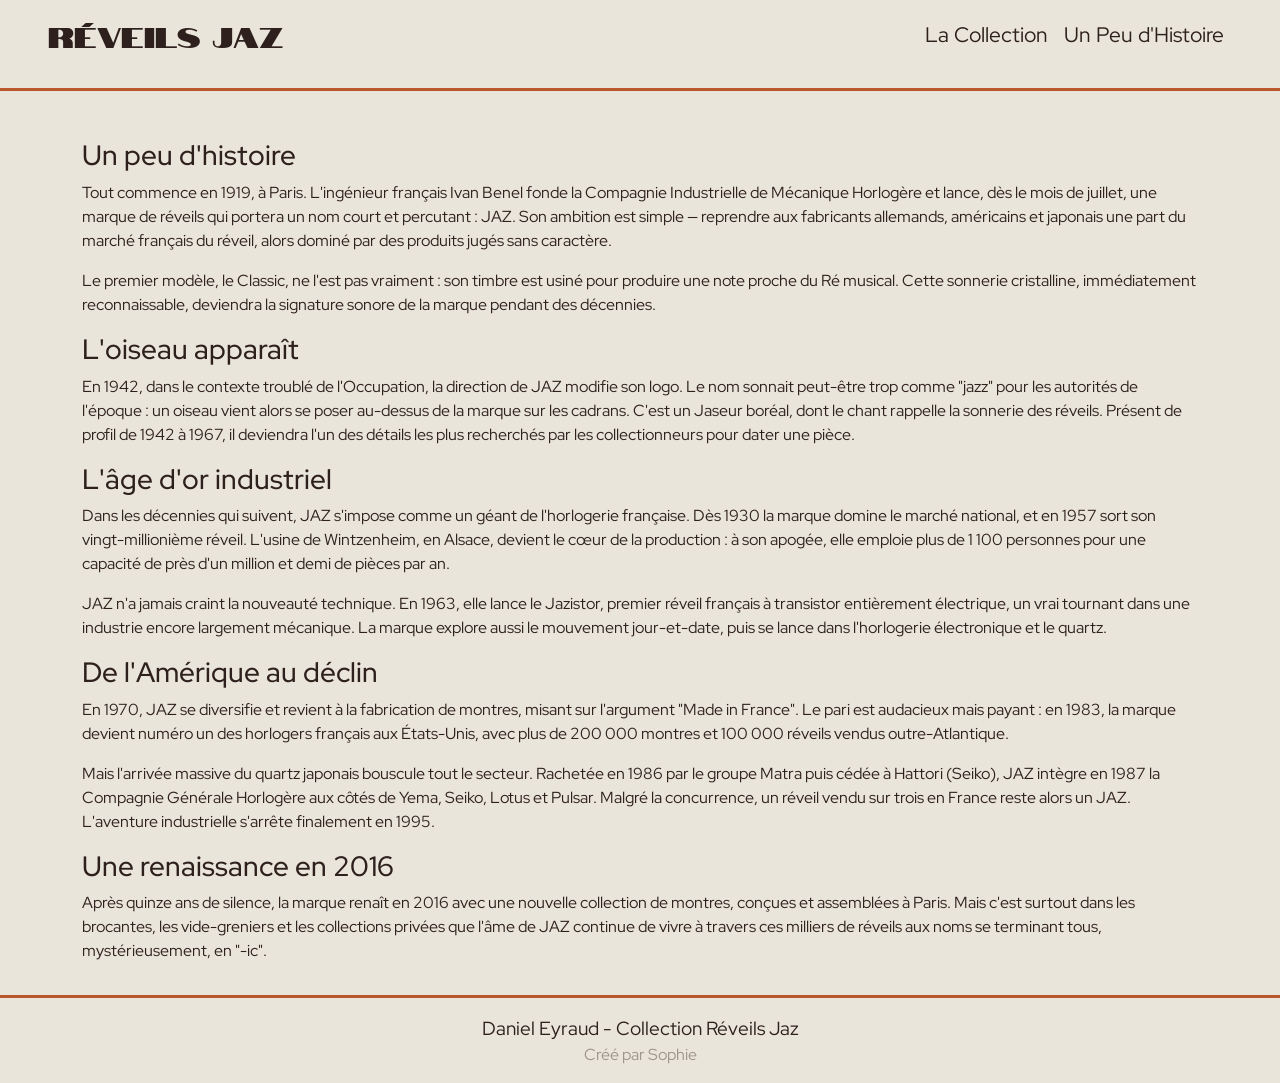
==== about.html @ d589c9d8 "feat: restructure site with history and landing pages - Add landing page and Un Peu d'Histoire page " ====
<!doctype html>
<html lang="en">
  <head>
    <meta charset="UTF-8" />
    <meta name="viewport" content="width=device-width, initial-scale=1.0" />
    <!-- SEO tags -->
    <meta
      name="description"
      content="Site officiel de Daniel Eyraud, collectionneur passionné de réveils JAZ. Découvrez sa collection complète de modèles JAZ, avec les détails et commentaires sur leur histoire."
    />
    <meta
      name="keywords"
      content="jaz, réveils, collection, Daniel Eyraud, collectionneur, horlogerie, réveils vintage, réveils mécaniques, collection de réveils, passion pour les réveils"
    />
    <!-- Styles  -->
    <link
      href="https://cdn.jsdelivr.net/npm/bootstrap@5.3.8/dist/css/bootstrap.min.css"
      rel="stylesheet"
      integrity="sha384-sRIl4kxILFvY47J16cr9ZwB07vP4J8+LH7qKQnuqkuIAvNWLzeN8tE5YBujZqJLB"
      crossorigin="anonymous"
    />
    <!-- Font Awesome CDN -->
    <link
      rel="stylesheet"
      href="https://cdnjs.cloudflare.com/ajax/libs/font-awesome/6.4.0/css/all.min.css"
    />
    <title>Collection Réveils Jaz Vintages - Daniel Eyraud</title>
    <link rel="stylesheet" href="css/styles.css" />
  </head>

  <body class="d-flex flex-column min-vh-100 text-center">
    <header>
      <!-- Navbar -->
      <nav class="navbar navbar-expand-md">
        <div class="container-fluid px-4 px-lg-5">
          <a class="navbar-brand" href="index.html">Réveils Jaz</a>
          <button
            class="navbar-toggler"
            type="button"
            data-bs-toggle="collapse"
            data-bs-target="#navbarSupportedContent"
            aria-controls="navbarSupportedContent"
            aria-expanded="false"
            aria-label="Toggle navigation"
          >
            <span class="navbar-toggler-icon"></span>
          </button>
          <div class="collapse navbar-collapse" id="navbarNav">
            <ul class="navbar-nav ms-auto">
              <li class="nav-item">
                <a class="nav-link navbar-link-specific" href="collection.html"
                  >La Collection</a
                >
              </li>
              <li class="nav-item">
                <a class="nav-link navbar-link-specific" href="about.html"
                  >Un Peu d'Histoire</a
                >
              </li>
            </ul>
          </div>
        </div>
      </nav>
    </header>

    <main class="flex-grow-1 pt-5 pb-3">
      <section id="about-section" class="container">
        <div class="row">
          <div class="col-12">
            <h3>Un peu d'histoire</h3>
            <p>
              Tout commence en 1919, à Paris. L'ingénieur français Ivan Benel
              fonde la Compagnie Industrielle de Mécanique Horlogère et lance,
              dès le mois de juillet, une marque de réveils qui portera un nom
              court et percutant : JAZ. Son ambition est simple — reprendre aux
              fabricants allemands, américains et japonais une part du marché
              français du réveil, alors dominé par des produits jugés sans
              caractère.
            </p>
            <d />
            <p>
              Le premier modèle, le Classic, ne l'est pas vraiment : son timbre
              est usiné pour produire une note proche du Ré musical. Cette
              sonnerie cristalline, immédiatement reconnaissable, deviendra la
              signature sonore de la marque pendant des décennies.
            </p>
            <h3>L'oiseau apparaît</h3>
            <p>
              En 1942, dans le contexte troublé de l'Occupation, la direction de
              JAZ modifie son logo. Le nom sonnait peut-être trop comme "jazz"
              pour les autorités de l'époque : un oiseau vient alors se poser
              au-dessus de la marque sur les cadrans. C'est un Jaseur boréal,
              dont le chant rappelle la sonnerie des réveils. Présent de profil
              de 1942 à 1967, il deviendra l'un des détails les plus recherchés
              par les collectionneurs pour dater une pièce.
            </p>
            <h3>L'âge d'or industriel</h3>
            <p>
              Dans les décennies qui suivent, JAZ s'impose comme un géant de
              l'horlogerie française. Dès 1930 la marque domine le marché
              national, et en 1957 sort son vingt-millionième réveil. L'usine de
              Wintzenheim, en Alsace, devient le cœur de la production : à son
              apogée, elle emploie plus de 1 100 personnes pour une capacité de
              près d'un million et demi de pièces par an.
            </p>
            <d />
            <p>
              JAZ n'a jamais craint la nouveauté technique. En 1963, elle lance
              le Jazistor, premier réveil français à transistor entièrement
              électrique, un vrai tournant dans une industrie encore largement
              mécanique. La marque explore aussi le mouvement jour-et-date, puis
              se lance dans l'horlogerie électronique et le quartz.
            </p>
            <h3>De l'Amérique au déclin</h3>
            <p>
              En 1970, JAZ se diversifie et revient à la fabrication de montres,
              misant sur l'argument "Made in France". Le pari est audacieux mais
              payant : en 1983, la marque devient numéro un des horlogers
              français aux États-Unis, avec plus de 200 000 montres et 100 000
              réveils vendus outre-Atlantique.
            </p>
            <d />
            <p>
              Mais l'arrivée massive du quartz japonais bouscule tout le
              secteur. Rachetée en 1986 par le groupe Matra puis cédée à Hattori
              (Seiko), JAZ intègre en 1987 la Compagnie Générale Horlogère aux
              côtés de Yema, Seiko, Lotus et Pulsar. Malgré la concurrence, un
              réveil vendu sur trois en France reste alors un JAZ. L'aventure
              industrielle s'arrête finalement en 1995.
            </p>
            <h3>Une renaissance en 2016</h3>
            <p>
              Après quinze ans de silence, la marque renaît en 2016 avec une
              nouvelle collection de montres, conçues et assemblées à Paris.
              Mais c'est surtout dans les brocantes, les vide-greniers et les
              collections privées que l'âme de JAZ continue de vivre à travers
              ces milliers de réveils aux noms se terminant tous,
              mystérieusement, en "-ic".
            </p>
          </div>
        </div>
      </section>
    </main>

    <footer>
      <p>Daniel Eyraud - Collection Réveils Jaz</p>
      <a
        class="footer-credit"
        href="https://github.com/SophieDufrane"
        target="_blank"
        rel="noopener noreferrer"
      >
        Créé par Sophie
      </a>
    </footer>
    <script
      src="https://cdn.jsdelivr.net/npm/bootstrap@5.3.8/dist/js/bootstrap.bundle.min.js"
      integrity="sha384-FKyoEForCGlyvwx9Hj09JcYn3nv7wiPVlz7YYwJrWVcXK/BmnVDxM+D2scQbITxI"
      crossorigin="anonymous"
    ></script>
    <script src="js/script.js"></script>
  </body>
</html>
---- css/styles.css ----
@import url("https://fonts.googleapis.com/css2?family=Instrument+Serif:ital@0;1&family=Notable&family=Red+Hat+Display:ital,wght@0,300..900;1,300..900&display=swap");

:root {
  /* Font stacks */
  --font-body: "Red Hat Display", sans-serif;
  --font-title: "Notable", sans-serif;
  --font-subtitle: "Instrument Serif", serif;

  /* Colour palette */
  --color-text: #2e201d;
  --color-neutre: #eae5da;
  --color-greenBis: #5f6a48;
  --color-orangeBis: #bb572d;
  --color-beige: #f5e8d7;

  /* Colour palette  old */
  --color-bg: #eadfc9;
  --color-pale: #f4f4f5;
  --color-flash: #ef4545;
  --color-blue: #aabccc;
  --color-orange: #f6821e;
  --color-brown: #984519;
  --color-green: #26422b;
}

/* ---------------- General styles ---------------- */
body {
  font-family: var(--font-body);
  color: var(--color-text);
  background-color: var(--color-neutre);
}

/* ---------------- Shared / Utilities ---------------- */

/* ---------------- Navbar ---------------- */
header {
  border-bottom: var(--color-orangeBis) 3px solid;
  padding-bottom: 1.2rem;
}

.navbar {
  text-align: left;
}

.navbar-brand,
.nav-link,
.nav-icon {
  color: var(--color-text);
}

.navbar-brand {
  font-family: var(--font-title);
  font-size: 1.8rem !important;
}

.nav-link {
  font-size: 1.3rem;
  padding: 0;
}

.navbar-link-specific:hover {
  color: var(--color-orangeBis);
}

.navbar-toggler,
.navbar-toggler:focus,
.navbar-toggler:active {
  border: none;
  box-shadow: none;
  outline: none;
}

/* ---------------- Footer ---------------- */
footer {
  padding: 1rem;
  border-top: var(--color-orangeBis) 3px solid;
}

footer p {
  font-size: 1.2rem;
  margin: 0;
}

.footer-credit {
  color: var(--color-text);
  text-decoration: none;
  opacity: 0.4;
  font-size: 1rem;
}

.footer-credit:hover {
  color: var(--color-orangeBis);
}

/* ---------------- Card styles Main page ---------------- */
#collection-container {
  max-width: 1600px;
}

.product-card {
  border-radius: 8px;
  max-width: min(95%, 450px);
  margin-left: auto;
  margin-right: auto;
}

.product-card a {
  text-decoration: none;
}

.product-card:hover {
  transform: translateY(-5px);
  transition: transform 0.3s ease;
}

.card-body {
  border-radius: 8px;
  background-color: var(--color-blue);
}

.card-image {
  padding: 1rem;
}

.card-image img {
  height: auto;
  width: 100%;
  object-fit: cover;
  border-radius: 3px;
}

.card-title {
  color: var(--color-text);
  font-size: 1rem;
  letter-spacing: 1.5px;
  padding-bottom: 1rem;
}

/* ---------------- Card styles Detail page ---------------- */
#detail-container {
  max-width: 1200px;
}

.detail-product-card {
  background-color: var(--color-pale);
  border-radius: 8px;
  margin-left: auto;
  margin-right: auto;
  padding: 1rem;
}

.detail-card-image {
  padding: 1.2rem;
}

.detail-card-image-principale img,
.detail-card-image-secondaires img {
  border-radius: 5px;
}

.detail-card-image-principale img {
  max-width: 100%;
}

.detail-card-image-secondaires img {
  max-width: 20%;
}

.detail-card-title {
  font-family: var(--font-title);
  font-size: 2.5rem;
}

.back {
  font-family: var(--font-title);
  font-size: 1.2rem;
  text-decoration: none !important;
  color: var(--color-orangeBis);
}

.back:hover,
.back:focus {
  color: var(--color-text);
}

/* ---------------- About Section ---------------- */
#about-section {
  text-align: left;
}

/* ---------------- Media specific navbar for Mobile ---------------- */
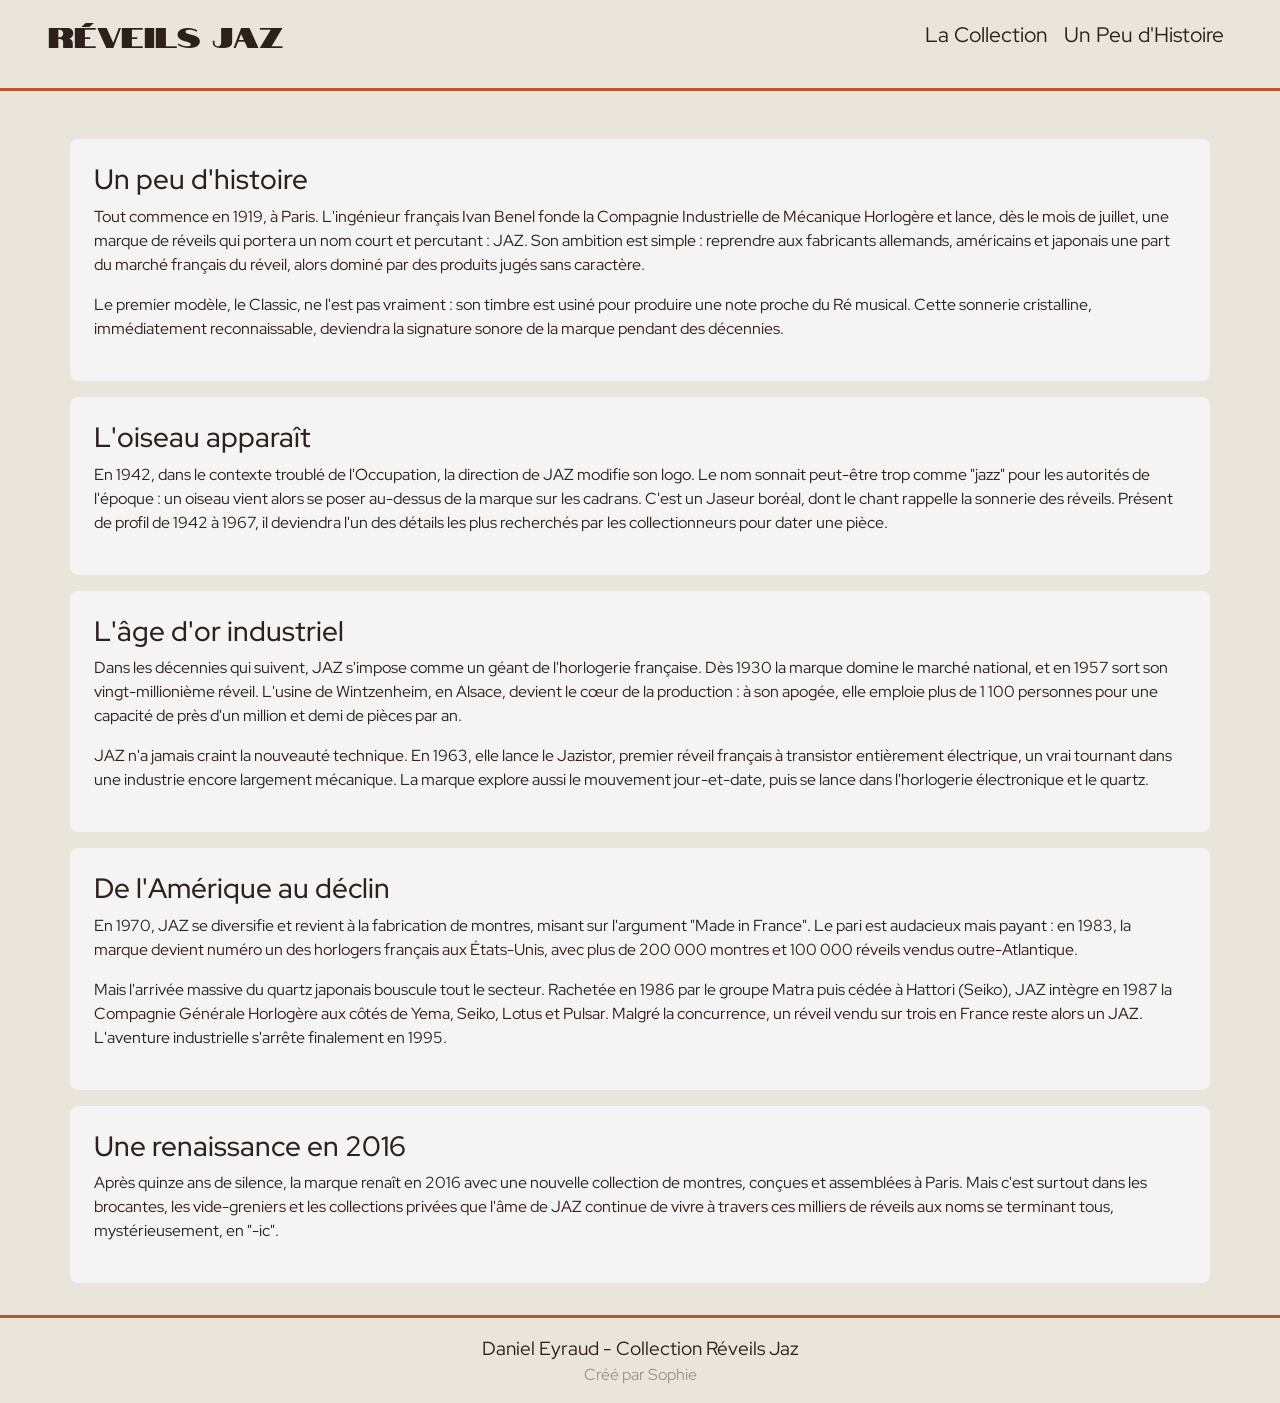
==== commit c7211f87: "style: refine text and layout on about and detail pages" ====
--- a/about.html
+++ b/about.html
@@ -66,13 +66,13 @@
     <main class="flex-grow-1 pt-5 pb-3">
       <section id="about-section" class="container">
         <div class="row">
-          <div class="col-12">
+          <div class="col-12 mb-3 about-container">
             <h3>Un peu d'histoire</h3>
             <p>
               Tout commence en 1919, à Paris. L'ingénieur français Ivan Benel
               fonde la Compagnie Industrielle de Mécanique Horlogère et lance,
               dès le mois de juillet, une marque de réveils qui portera un nom
-              court et percutant : JAZ. Son ambition est simple — reprendre aux
+              court et percutant : JAZ. Son ambition est simple : reprendre aux
               fabricants allemands, américains et japonais une part du marché
               français du réveil, alors dominé par des produits jugés sans
               caractère.
@@ -84,6 +84,9 @@
               sonnerie cristalline, immédiatement reconnaissable, deviendra la
               signature sonore de la marque pendant des décennies.
             </p>
+          </div>
+
+          <div class="col-12 mb-3 about-container">
             <h3>L'oiseau apparaît</h3>
             <p>
               En 1942, dans le contexte troublé de l'Occupation, la direction de
@@ -94,6 +97,9 @@
               de 1942 à 1967, il deviendra l'un des détails les plus recherchés
               par les collectionneurs pour dater une pièce.
             </p>
+          </div>
+
+          <div class="col-12 mb-3 about-container">
             <h3>L'âge d'or industriel</h3>
             <p>
               Dans les décennies qui suivent, JAZ s'impose comme un géant de
@@ -111,6 +117,9 @@
               mécanique. La marque explore aussi le mouvement jour-et-date, puis
               se lance dans l'horlogerie électronique et le quartz.
             </p>
+          </div>
+
+          <div class="col-12 mb-3 about-container">
             <h3>De l'Amérique au déclin</h3>
             <p>
               En 1970, JAZ se diversifie et revient à la fabrication de montres,
@@ -128,6 +137,9 @@
               réveil vendu sur trois en France reste alors un JAZ. L'aventure
               industrielle s'arrête finalement en 1995.
             </p>
+          </div>
+
+          <div class="col-12 mb-3 about-container">
             <h3>Une renaissance en 2016</h3>
             <p>
               Après quinze ans de silence, la marque renaît en 2016 avec une
--- a/css/styles.css
+++ b/css/styles.css
@@ -171,9 +171,13 @@
   font-size: 2.5rem;
 }
 
-.back {
-  font-family: var(--font-title);
+.detail-card-label {
   font-size: 1.2rem;
+  font-weight: bold;
+}
+
+.back a {
+  font-size: 1.8rem;
   text-decoration: none !important;
   color: var(--color-orangeBis);
 }
@@ -188,4 +192,10 @@
   text-align: left;
 }
 
+.about-container {
+  background-color: var(--color-pale);
+  border-radius: 8px;
+  padding: 1.5rem;
+}
+
 /* ---------------- Media specific navbar for Mobile ---------------- */
